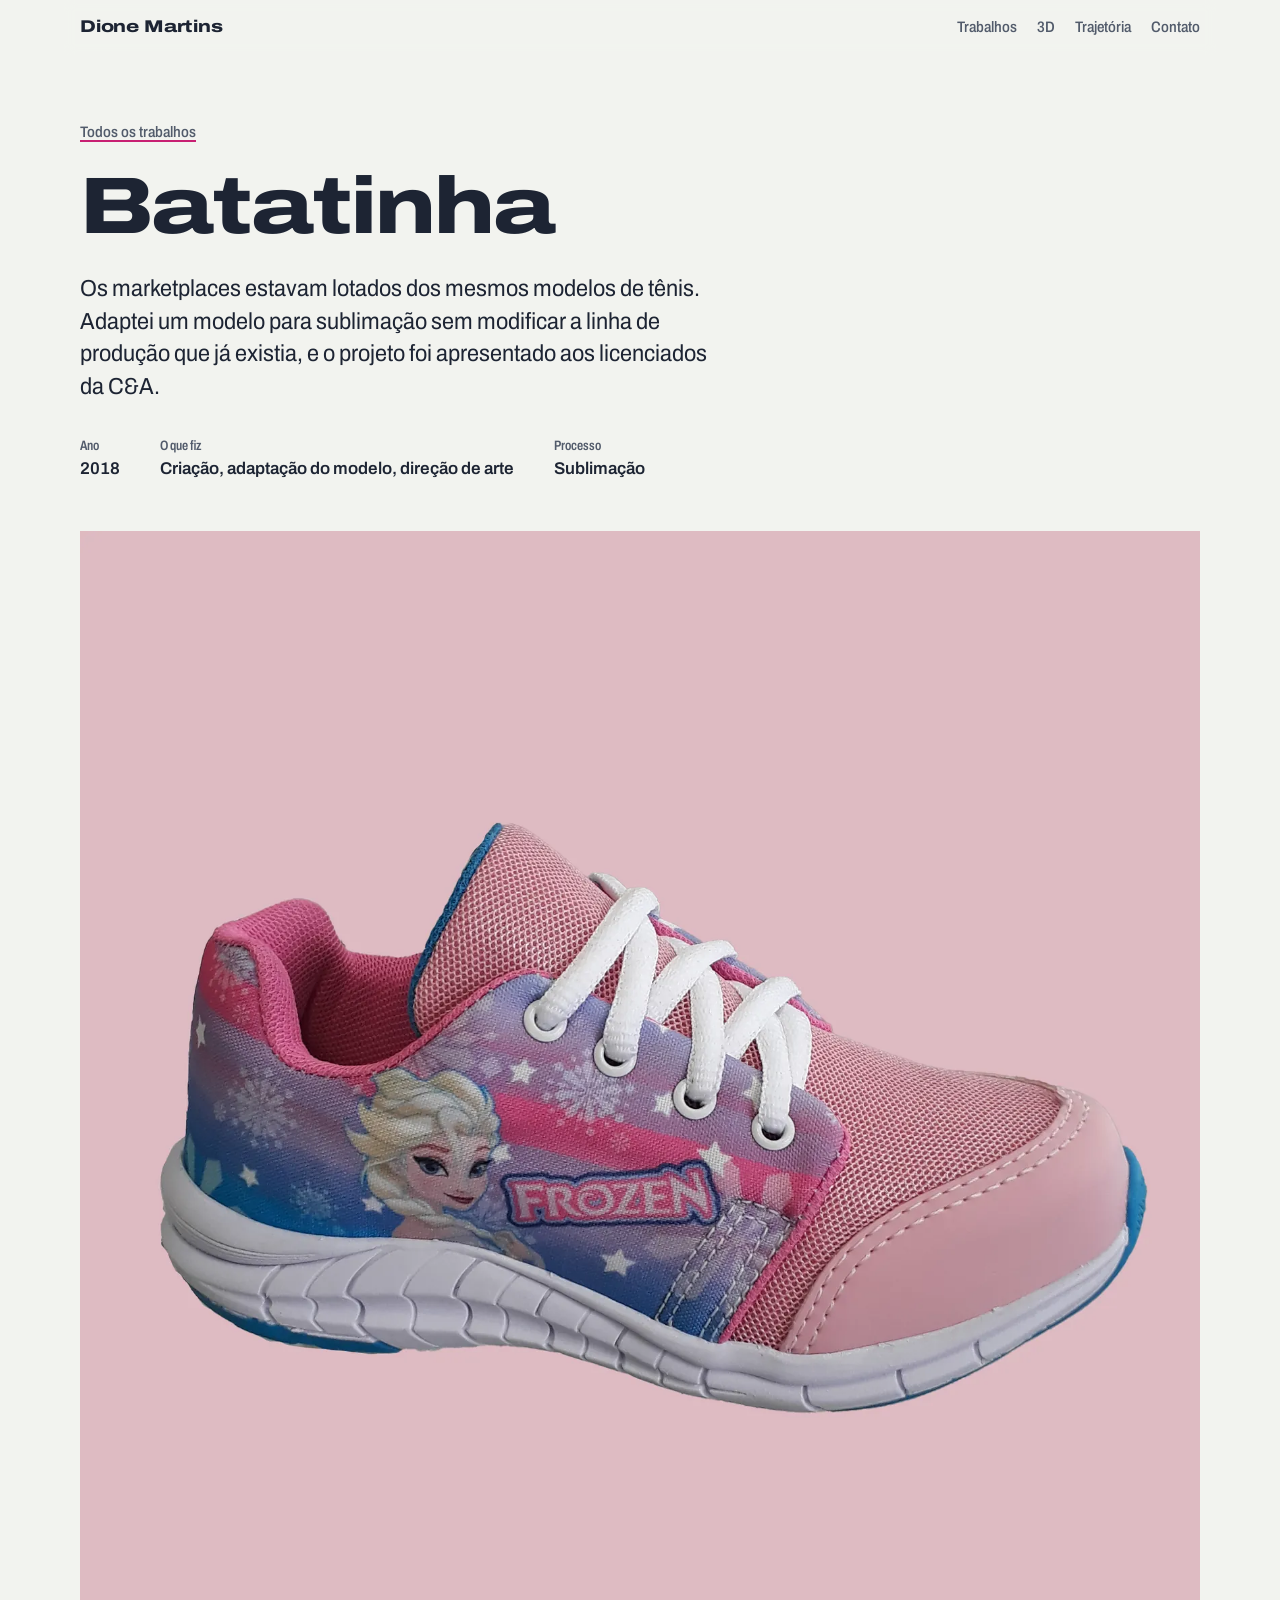
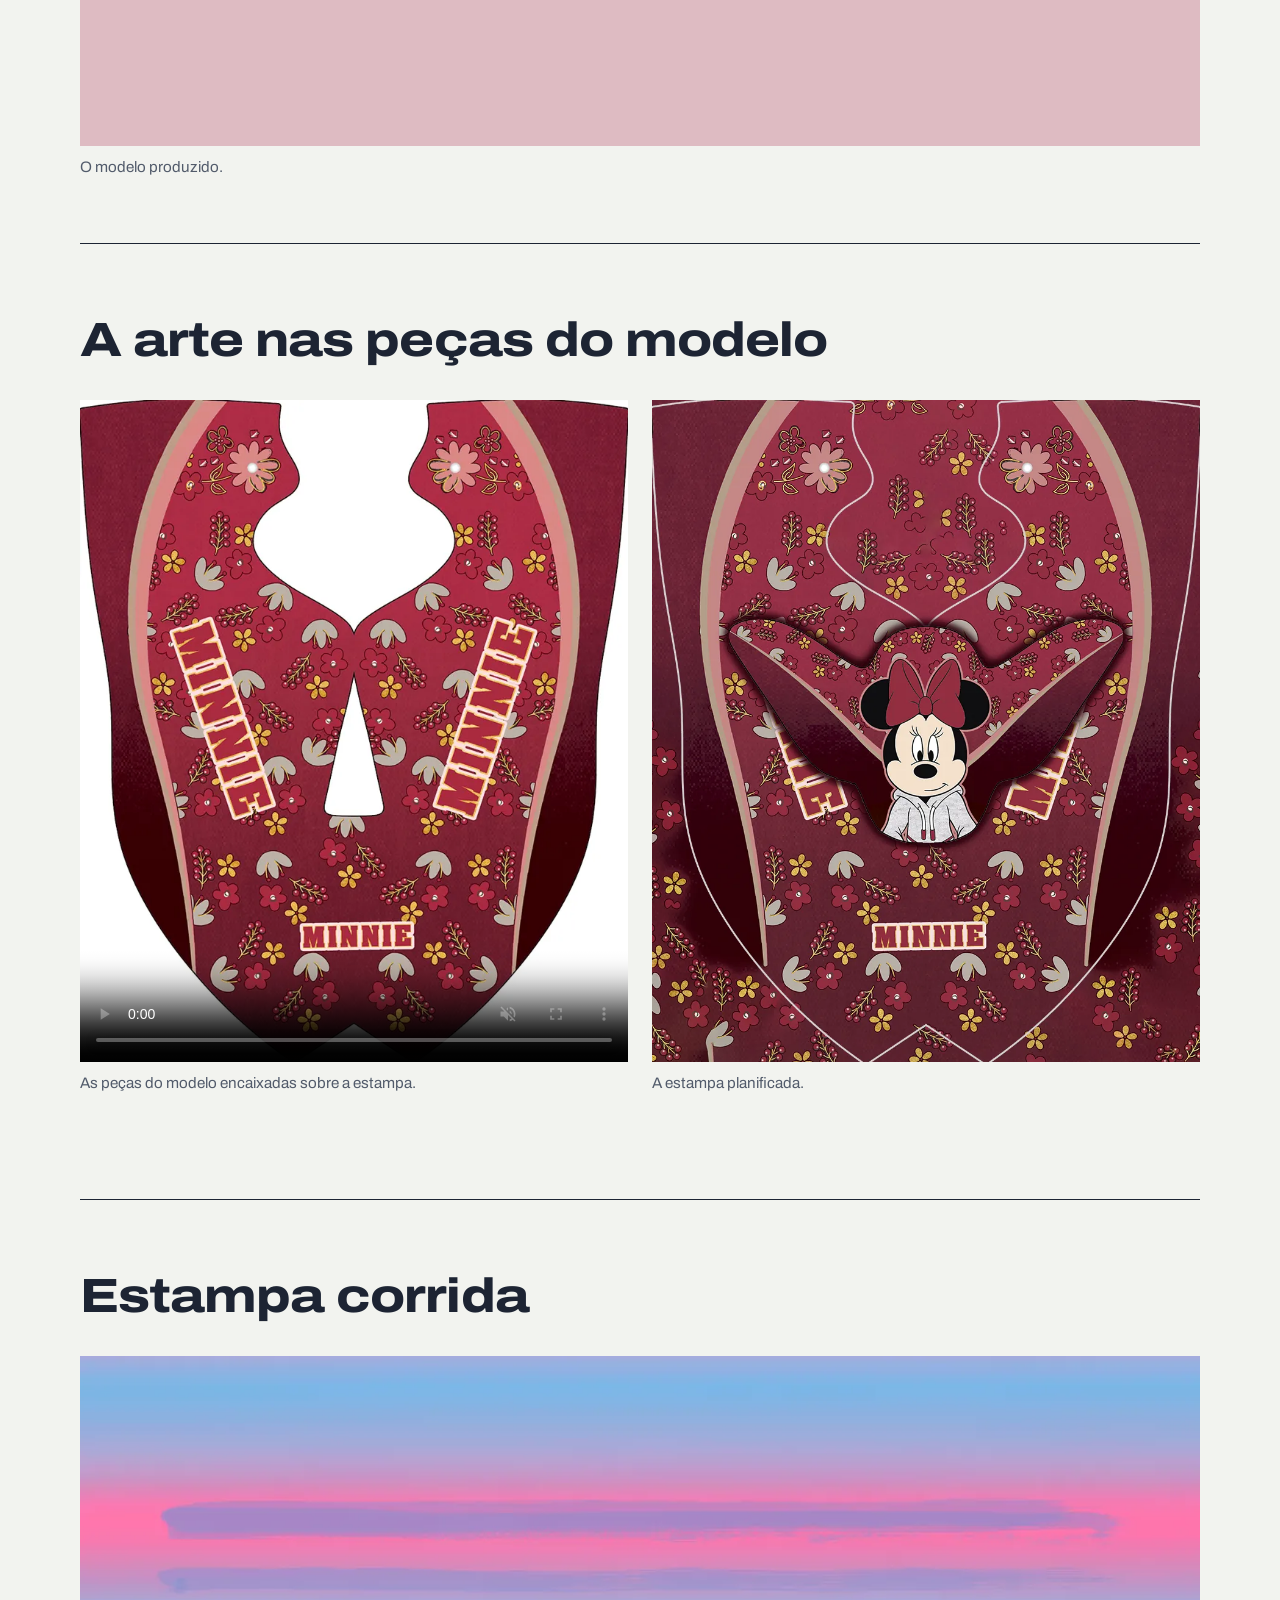
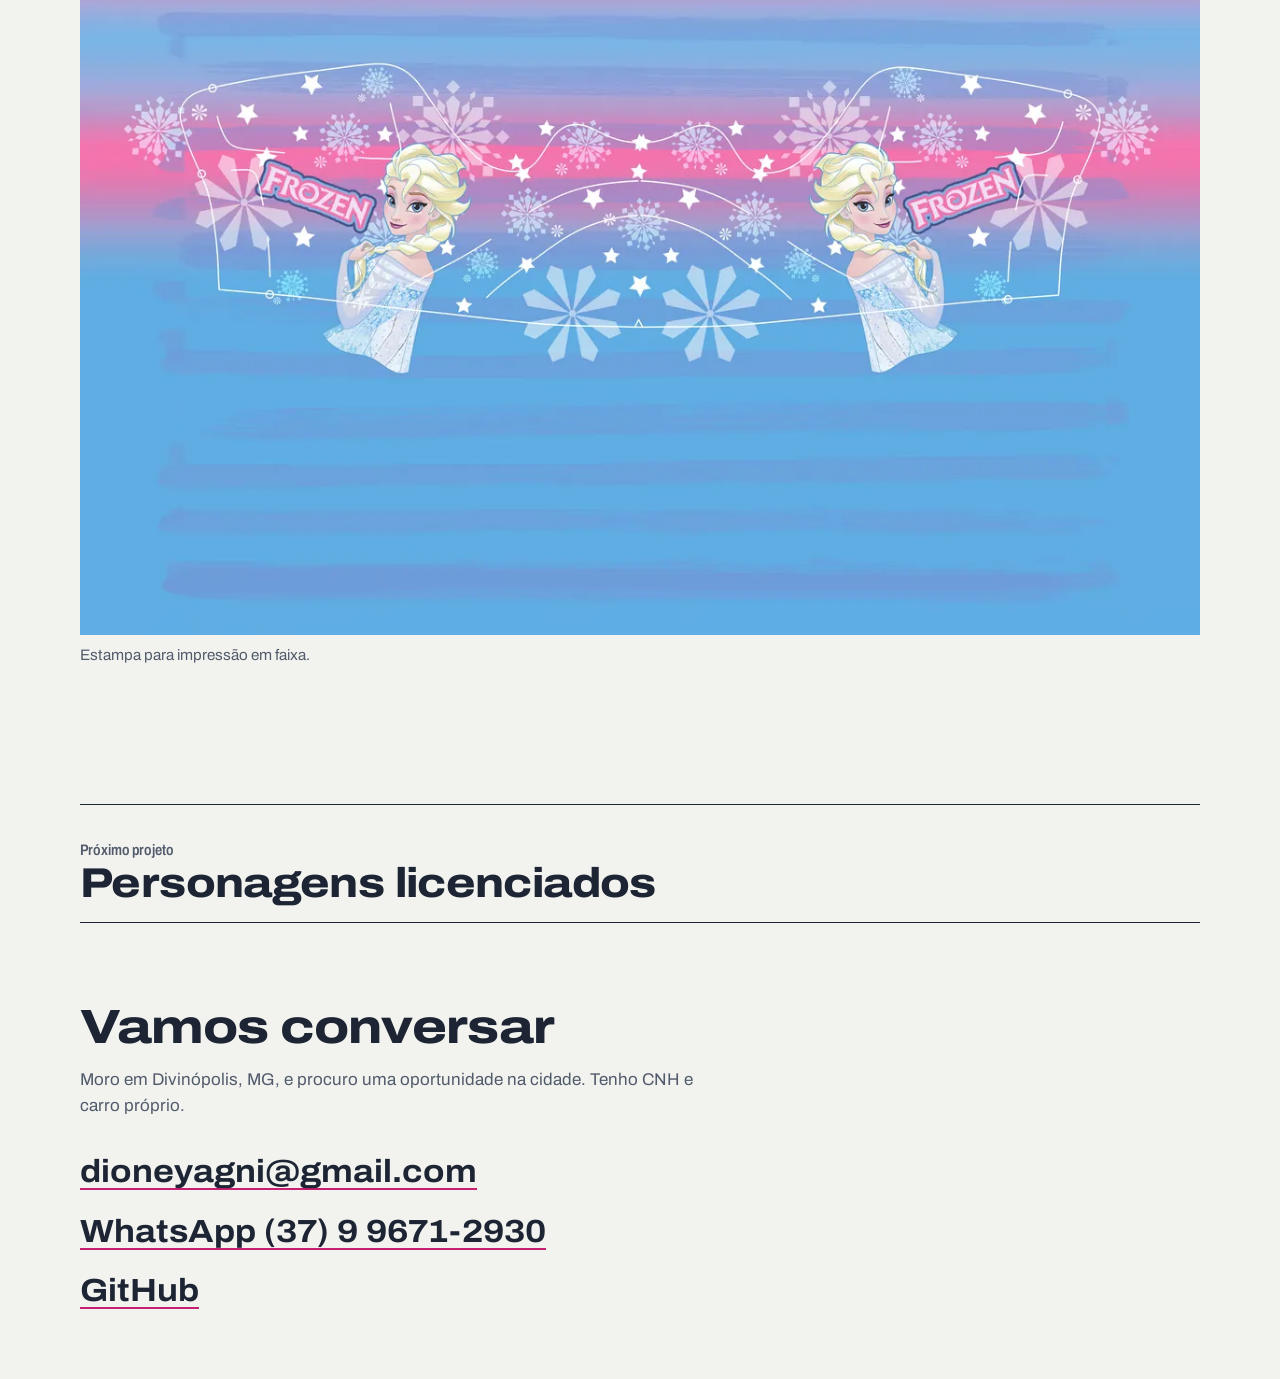
==== trabalhos/batatinha.html @ 364c9c2b "Traz os projetos do portfólio antigo: Personagens, Foco, Chinelos e Batatinha Páginas de projeto com" ====
<!doctype html>
<html lang="pt-BR">
<head>
  <meta charset="utf-8">
  <meta name="viewport" content="width=device-width, initial-scale=1">
  <title>Batatinha · Dione Martins</title>
  <meta name="description" content="Modelo de tênis infantil adaptado para sublimação sem mudar a linha de produção, apresentado aos licenciados da C&amp;A.">
  <link rel="canonical" href="https://dioneyagni.github.io/trabalhos/batatinha.html">
  <meta property="og:type" content="article">
  <meta property="og:locale" content="pt_BR">
  <meta property="og:title" content="Batatinha · Dione Martins">
  <meta property="og:description" content="Modelo de tênis infantil adaptado para sublimação sem mudar a linha de produção, apresentado aos licenciados da C&amp;A.">
  <meta property="og:image" content="https://dioneyagni.github.io/assets/img/trabalhos/batatinha/tenis.webp">
  <meta name="theme-color" content="#F2F3EF" media="(prefers-color-scheme: light)">
  <meta name="theme-color" content="#151922" media="(prefers-color-scheme: dark)">
  <link rel="preconnect" href="https://fonts.googleapis.com">
  <link rel="preconnect" href="https://fonts.gstatic.com" crossorigin>
  <link rel="stylesheet" href="https://fonts.googleapis.com/css2?family=Archivo:ital,wdth,wght@0,62..125,300..900;1,62..125,400&display=swap">
  <link rel="stylesheet" href="../assets/css/site.css">
  <link rel="icon" href="data:image/svg+xml,%3Csvg xmlns='http://www.w3.org/2000/svg' viewBox='0 0 32 32'%3E%3Ccircle cx='16' cy='16' r='9' fill='none' stroke='%23D4237A' stroke-width='2.5'/%3E%3Cpath d='M16 1v30M1 16h30' stroke='%231D2433' stroke-width='2.5'/%3E%3C/svg%3E">

  <!-- Google tag (gtag.js) -->
  <script async src="https://www.googletagmanager.com/gtag/js?id=G-K57JJEJHMC"></script>
  <script>
    window.dataLayer = window.dataLayer || [];
    function gtag(){dataLayer.push(arguments);}
    gtag('js', new Date());
    gtag('config', 'G-K57JJEJHMC');
  </script>
  <script src="../assets/js/galeria.js" defer></script>
</head>
<body class="projeto">

  <a class="pular" href="#conteudo">Pular para o conteúdo</a>

  <header class="topo">
    <a class="marca" href="../">Dione Martins</a>
    <nav aria-label="Seções">
      <a href="../#trabalhos">Trabalhos</a>
      <a href="../#3d">3D</a>
      <a href="../#trajetoria">Trajetória</a>
      <a href="../#contato">Contato</a>
    </nav>
  </header>

<main id="conteudo">
  <article>
  <header class="projeto-topo">
    <a class="voltar" href="../#trabalhos">Todos os trabalhos</a>
    <h1>Batatinha</h1>
    <p class="apresentacao">Os marketplaces estavam lotados dos mesmos modelos de tênis. Adaptei um modelo para sublimação sem modificar a linha de produção que já existia, e o projeto foi apresentado aos licenciados da C&amp;A.</p>
    <dl class="ficha">
      <div><dt>Ano</dt><dd>2018</dd></div>
      <div><dt>O que fiz</dt><dd>Criação, adaptação do modelo, direção de arte</dd></div>
      <div><dt>Processo</dt><dd>Sublimação</dd></div>
    </dl>
  </header>
    <figure class="midia">
      <a href="../assets/img/trabalhos/batatinha/tenis.webp" data-w="1659" data-h="1800"><img src="../assets/img/trabalhos/batatinha/tenis-p.webp" srcset="../assets/img/trabalhos/batatinha/tenis-p.webp 663w, ../assets/img/trabalhos/batatinha/tenis.webp 1659w" sizes="(min-width: 72rem) 70rem, 100vw" width="663" height="720" alt="Tênis infantil rosa com estampa de personagem em sublimação" decoding="async"></a>
      <figcaption>O modelo produzido.</figcaption>
    </figure>

  <section class="secao">
    <h2>A arte nas peças do modelo</h2>
    <div class="duas-midias">
    <figure class="midia">
      <video src="../assets/img/trabalhos/batatinha/arte-animada.mp4" poster="../assets/img/trabalhos/batatinha/arte-animada-poster.webp" width="745" height="900" muted loop playsinline preload="none" data-auto aria-label="As peças do modelo encaixadas sobre a estampa."></video>
      <figcaption>As peças do modelo encaixadas sobre a estampa.</figcaption>
    </figure>
    <figure class="midia">
      <a href="../assets/img/trabalhos/batatinha/arte.webp" data-w="898" data-h="1085"><img src="../assets/img/trabalhos/batatinha/arte-p.webp" srcset="../assets/img/trabalhos/batatinha/arte-p.webp 596w, ../assets/img/trabalhos/batatinha/arte.webp 898w" sizes="(min-width: 72rem) 70rem, 100vw" width="596" height="720" alt="Estampa planificada de cabedal com flores e personagem sobre fundo vinho" decoding="async"></a>
      <figcaption>A estampa planificada.</figcaption>
    </figure>
    </div>
  </section>

  <section class="secao">
    <h2>Estampa corrida</h2>
    <figure class="midia">
      <a href="../assets/img/trabalhos/batatinha/faixa.webp" data-w="2400" data-h="1882"><img src="../assets/img/trabalhos/batatinha/faixa-p.webp" srcset="../assets/img/trabalhos/batatinha/faixa-p.webp 1200w, ../assets/img/trabalhos/batatinha/faixa.webp 2400w" sizes="(min-width: 72rem) 70rem, 100vw" width="1200" height="941" alt="Estampa azul e rosa com personagens e flocos de neve" decoding="async"></a>
      <figcaption>Estampa para impressão em faixa.</figcaption>
    </figure>
  </section>
  <nav class="proximo" aria-label="Outros projetos">
    <a href="personagens.html"><span>Próximo projeto</span> Personagens licenciados</a>
  </nav>
  </article>
</main>

  <footer id="contato" class="contato" aria-labelledby="t-contato">
    <h2 id="t-contato">Vamos conversar</h2>
    <p>Moro em Divinópolis, MG, e procuro uma oportunidade na cidade. Tenho CNH e carro próprio.</p>
    <ul class="canais">
      <li><a href="mailto:dioneyagni@gmail.com">dioneyagni@gmail.com</a></li>
      <li><a href="https://wa.me/5537996712930">WhatsApp (37) 9 9671-2930</a></li>
      <li><a href="https://github.com/dioneyagni">GitHub</a></li>
    </ul>
  </footer>

</body>
</html>
---- assets/css/site.css ----
/* =========================================================
   Portfólio Dione Martins
   Cores de processo (ciano, magenta, amarelo) sobre papel e tinta.
   ========================================================= */

:root {
  --papel: #F2F3EF;
  --papel-2: #E6E8E2;
  --tinta: #1D2433;
  --tinta-suave: #525B6B;
  --linha: #C9CDC4;
  --ciano: #0093B8;
  --magenta: #C81F72;
  --amarelo: #F2C200;
  --arte-fundo: #FFFFFF;

  --fonte: "Archivo", "Helvetica Neue", Arial, sans-serif;
  --gutter: 16px;
  --largura: 72rem;
  --medida: 64ch;
  color-scheme: light;
}

@media (prefers-color-scheme: dark) {
  :root:not([data-theme="light"]) {
    --papel: #151922;
    --papel-2: #1E2430;
    --tinta: #E7E9EC;
    --tinta-suave: #A2A9B6;
    --linha: #343B49;
    --ciano: #3BB9DA;
    --magenta: #EC5A9E;
    --amarelo: #F2C200;
    --arte-fundo: #F4F4EF;
    color-scheme: dark;
  }
}
:root[data-theme="dark"] {
  --papel: #151922;
  --papel-2: #1E2430;
  --tinta: #E7E9EC;
  --tinta-suave: #A2A9B6;
  --linha: #343B49;
  --ciano: #3BB9DA;
  --magenta: #EC5A9E;
  --arte-fundo: #F4F4EF;
  color-scheme: dark;
}

/* ---------- base ---------- */
*, *::before, *::after { box-sizing: border-box; }

html { scroll-behavior: smooth; scroll-padding-top: 4.5rem; }
@media (prefers-reduced-motion: reduce) { html { scroll-behavior: auto; } }

body {
  margin: 0;
  background: var(--papel);
  color: var(--tinta);
  font-family: var(--fonte);
  font-size: 1.0625rem;
  line-height: 1.55;
  font-variation-settings: "wdth" 100;
  -webkit-font-smoothing: antialiased;
  text-rendering: optimizeLegibility;
}

h1, h2, h3, h4, p, ul, ol, dl, dd, figure { margin: 0; }
ul, ol { padding: 0; list-style: none; }

a { color: inherit; text-decoration-color: var(--magenta); text-decoration-thickness: 2px; text-underline-offset: .2em; }
a:hover { color: var(--magenta); }
:focus-visible { outline: 3px solid var(--ciano); outline-offset: 3px; border-radius: 2px; }

.sprite { position: absolute; width: 0; height: 0; overflow: hidden; }

.pular {
  position: absolute; left: var(--gutter); top: -4rem;
  background: var(--tinta); color: var(--papel); padding: .6rem 1rem; z-index: 10;
}
.pular:focus { top: .75rem; }

/* ---------- topo ---------- */
.topo {
  position: sticky; top: 0; z-index: 5;
  display: flex; flex-wrap: wrap; align-items: baseline; justify-content: space-between; gap: .5rem 1.5rem;
  max-width: var(--largura); margin: 0 auto;
  padding: .9rem var(--gutter);
  background: color-mix(in srgb, var(--papel) 92%, transparent);
  backdrop-filter: blur(6px);
}
.marca {
  font-weight: 800; font-variation-settings: "wdth" 125; text-decoration: none;
  letter-spacing: -.01em;
}
.topo nav { display: flex; flex-wrap: wrap; gap: .25rem 1.25rem; font-size: .95rem; }
.topo nav a { text-decoration: none; color: var(--tinta-suave); font-variation-settings: "wdth" 85; font-weight: 550; }
.topo nav a:hover { color: var(--magenta); }

main, .contato { max-width: var(--largura); margin: 0 auto; padding-inline: var(--gutter); }

/* ---------- abertura ---------- */
.abertura {
  display: grid; gap: 3rem;
  padding-block: clamp(2.5rem, 7vw, 5.5rem) clamp(3rem, 8vw, 6rem);
}

/* marcas de corte nos quatro cantos, como numa prova de impressão */
.prova {
  --m: 22px; --e: 1.5px;
  position: relative;
  padding: clamp(1.75rem, 4vw, 3rem);
  background:
    linear-gradient(var(--tinta), var(--tinta)) left top / var(--m) var(--e),
    linear-gradient(var(--tinta), var(--tinta)) left top / var(--e) var(--m),
    linear-gradient(var(--tinta), var(--tinta)) right top / var(--m) var(--e),
    linear-gradient(var(--tinta), var(--tinta)) right top / var(--e) var(--m),
    linear-gradient(var(--tinta), var(--tinta)) left bottom / var(--m) var(--e),
    linear-gradient(var(--tinta), var(--tinta)) left bottom / var(--e) var(--m),
    linear-gradient(var(--tinta), var(--tinta)) right bottom / var(--m) var(--e),
    linear-gradient(var(--tinta), var(--tinta)) right bottom / var(--e) var(--m);
  background-repeat: no-repeat;
}

h1 {
  font-size: clamp(2.35rem, 7.4vw, 6.25rem);
  line-height: .95;
  font-weight: 820;
  font-variation-settings: "wdth" 125;
  letter-spacing: -.025em;
  overflow-wrap: anywhere;
}

.apresentacao {
  margin-top: 1.75rem;
  max-width: 46ch;
  font-size: clamp(1.15rem, 2vw, 1.45rem);
  line-height: 1.4;
  font-variation-settings: "wdth" 92;
}

/* a grade: a mesma arte em várias numerações */
.grade { display: grid; gap: 1.25rem; }
@media (min-width: 900px) {
  .grade { grid-template-columns: minmax(0, 1.3fr) minmax(0, 1fr); align-items: end; gap: 3rem; }
}

.grade-tamanhos {
  display: flex; align-items: flex-end; gap: clamp(.4rem, 1.6vw, 1.1rem);
  padding-bottom: .25rem;
}
.grade-tamanhos li {
  width: calc(var(--t) * clamp(2.6rem, 9vw, 5.25rem));
  display: grid; justify-items: center; gap: .4rem;
}
.grade-tamanhos svg { width: 100%; height: auto; display: block; overflow: visible; }
.grade-tamanhos span {
  font-size: .85rem; font-weight: 600; color: var(--tinta-suave);
  font-variation-settings: "wdth" 70; font-variant-numeric: tabular-nums;
}

.arte-fundo { fill: var(--arte-fundo); }
.arte-ciano { fill: var(--ciano); }
.arte-magenta { fill: var(--magenta); }
.arte-amarelo { fill: var(--amarelo); }
.arte-contorno { fill: none; stroke: var(--tinta); stroke-width: 1.4; vector-effect: non-scaling-stroke; }

.grade figcaption {
  max-width: 44ch; color: var(--tinta-suave); font-size: .98rem;
  border-left: 3px solid var(--amarelo); padding-left: 1rem;
}

/* um único momento de movimento: as numerações aparecem da menor para a maior */
@media (prefers-reduced-motion: no-preference) {
  .grade-tamanhos li { animation: entra .55s cubic-bezier(.2, .7, .2, 1) both; transform-origin: bottom center; }
  .grade-tamanhos li:nth-child(1) { animation-delay: .15s; }
  .grade-tamanhos li:nth-child(2) { animation-delay: .25s; }
  .grade-tamanhos li:nth-child(3) { animation-delay: .35s; }
  .grade-tamanhos li:nth-child(4) { animation-delay: .45s; }
  .grade-tamanhos li:nth-child(5) { animation-delay: .55s; }
  .grade-tamanhos li:nth-child(6) { animation-delay: .65s; }
  @keyframes entra { from { opacity: 0; transform: translateY(14px) scale(.85); } }
}

/* ---------- seções ---------- */
.secao { padding-block: clamp(2.75rem, 6vw, 4.5rem); border-top: 1.5px solid var(--tinta); }

h2 {
  font-size: clamp(1.9rem, 4.5vw, 3rem);
  line-height: 1;
  font-weight: 780;
  font-variation-settings: "wdth" 118;
  letter-spacing: -.02em;
  margin-bottom: clamp(1.5rem, 3vw, 2.25rem);
}

.grupo {
  font-size: 1.15rem; font-weight: 650; font-variation-settings: "wdth" 80;
  color: var(--magenta);
  margin: 2.25rem 0 .25rem;
}
.grupo:first-of-type { margin-top: 0; }

.texto { max-width: var(--medida); font-size: 1.1rem; }

/* linhas com ano à esquerda (trabalhos e trajetória) */
.trabalhos > li, .linha > li {
  display: grid; gap: .25rem 2rem;
  padding-block: 1.25rem;
  border-bottom: 1px solid var(--linha);
}
@media (min-width: 720px) {
  .trabalhos > li, .linha > li { grid-template-columns: 10rem minmax(0, var(--medida)); }
}
.quando {
  font-size: .95rem; font-weight: 600; color: var(--tinta-suave);
  font-variation-settings: "wdth" 75; font-variant-numeric: tabular-nums;
  padding-top: .2rem;
}
.trabalhos h4, .linha h3 {
  font-size: 1.3rem; line-height: 1.2; font-weight: 720; font-variation-settings: "wdth" 105;
  margin-bottom: .35rem;
}
.trabalhos p:not(.quando), .linha p:not(.quando):not(.cargo) { color: var(--tinta); }
.cargo { color: var(--tinta-suave); font-style: italic; margin-bottom: .4rem; }

/* trajetória: fio vertical com marca de registro em cada parada */
@media (min-width: 720px) {
  .linha > li { position: relative; border-bottom: 0; padding-block: 1.1rem; }
  .linha > li > div { position: relative; padding-left: 2rem; border-left: 1.5px solid var(--linha); padding-bottom: .5rem; }
  .linha > li > div::before {
    content: ""; position: absolute; left: -8px; top: .35rem;
    width: 14px; height: 14px; border-radius: 50%;
    border: 1.5px solid var(--tinta); background: var(--papel);
  }
  .linha > li:first-child > div::before { background: var(--magenta); border-color: var(--magenta); }
}

/* 3D */
.galeria-3d {
  margin-top: 2rem;
  display: grid; gap: 1.5rem;
  grid-template-columns: repeat(auto-fill, minmax(min(100%, 18rem), 1fr));
}
.galeria-3d figure { display: grid; gap: .6rem; }
.galeria-3d img, .galeria-3d model-viewer {
  width: 100%; height: auto; aspect-ratio: 4 / 3; object-fit: cover;
  background: var(--papel-2); display: block;
}
.galeria-3d figcaption { font-size: .95rem; color: var(--tinta-suave); }
.galeria-3d figcaption strong { display: block; color: var(--tinta); font-weight: 700; }
.aguardando {
  grid-column: 1 / -1;
  padding: 1.5rem; color: var(--tinta-suave);
  border: 1.5px dashed var(--linha);
}

/* como eu trabalho */
.principios { display: grid; gap: 1.75rem 3rem; }
@media (min-width: 820px) { .principios { grid-template-columns: repeat(2, minmax(0, 1fr)); } }
.principios div { max-width: 52ch; }
.principios dt { font-size: 1.2rem; font-weight: 720; font-variation-settings: "wdth" 105; margin-bottom: .3rem; }
.principios dd { color: var(--tinta); }

/* formação e ferramentas */
.duas { display: grid; gap: 2.5rem 4rem; }
@media (min-width: 860px) { .duas { grid-template-columns: minmax(0, 1fr) minmax(0, 1fr); } }
.formacao li { padding-block: .8rem; border-bottom: 1px solid var(--linha); }
.formacao li:first-child { padding-top: 0; }
.formacao strong { display: block; font-weight: 700; }
.ferramentas { display: grid; grid-template-columns: 9.5rem minmax(0, 1fr); gap: .7rem 1rem; }
.ferramentas dt { font-weight: 650; font-variation-settings: "wdth" 80; color: var(--tinta-suave); }
@media (max-width: 420px) {
  .ferramentas { grid-template-columns: 1fr; gap: .1rem; }
  .ferramentas dd { margin-bottom: .7rem; }
}

/* ---------- contato ---------- */
.contato {
  width: min(100% - 2 * var(--gutter), var(--largura) - 2 * var(--gutter));
  padding-inline: 0;
  padding-block: clamp(3rem, 7vw, 5rem) 4rem;
  border-top: 1.5px solid var(--tinta);
}
.contato h2 { margin-bottom: 1rem; }
.contato > p { max-width: var(--medida); color: var(--tinta-suave); }
.canais { margin-top: 1.75rem; display: grid; gap: .6rem; }
.canais a {
  font-size: clamp(1.2rem, 3.2vw, 2rem);
  font-weight: 700; font-variation-settings: "wdth" 110;
  overflow-wrap: anywhere;
}

/* ---------- home: projetos com imagem ---------- */
.trabalhos > li.com-imagem { align-items: start; }
@media (min-width: 720px) {
  .trabalhos > li.com-imagem { grid-template-columns: 10rem minmax(0, var(--medida)) minmax(9rem, 15rem); }
}
.miniatura {
  display: block; background: #fff;
  aspect-ratio: 4 / 3; overflow: hidden;
}
.miniatura img, .miniatura video { width: 100%; height: 100%; object-fit: contain; display: block; }
@media (max-width: 719px) { .miniatura { max-width: 22rem; margin-top: .75rem; } }
.ver {
  display: inline-block; margin-top: .6rem;
  font-weight: 650; font-variation-settings: "wdth" 90;
}

/* ---------- páginas de projeto ---------- */
.projeto-topo { padding-block: clamp(2rem, 6vw, 4rem) clamp(2rem, 5vw, 3rem); }
.voltar { font-size: .95rem; font-variation-settings: "wdth" 85; font-weight: 550; color: var(--tinta-suave); }
.projeto-topo h1 { margin-top: 1.5rem; font-size: clamp(2.2rem, 6.5vw, 5rem); }
.projeto-topo .apresentacao { max-width: 54ch; }

.ficha { margin-top: 2rem; display: flex; flex-wrap: wrap; gap: 1rem 2.5rem; }
.ficha dt { font-size: .85rem; font-weight: 600; color: var(--tinta-suave); font-variation-settings: "wdth" 75; }
.ficha dd { font-weight: 600; }

.midia { margin-block: 0 clamp(2.5rem, 6vw, 4rem); }
.midia a { display: block; }
.midia img, .midia video {
  display: block; width: 100%; height: auto;
  background: var(--papel-2);
}
.midia video { max-height: 80vh; object-fit: contain; }
.midia figcaption { margin-top: .6rem; font-size: .95rem; color: var(--tinta-suave); }

.duas-midias { display: grid; gap: 1.5rem; margin-bottom: 2rem; }
@media (min-width: 760px) { .duas-midias { grid-template-columns: 1fr 1fr; } }
.duas-midias .midia { margin: 0; }

.secao .texto + .galeria, .secao .texto + .midia { margin-top: 1.5rem; }

.galeria {
  display: grid; gap: clamp(.5rem, 1.5vw, 1rem);
  grid-template-columns: repeat(auto-fill, minmax(min(100%, 14rem), 1fr));
}
.galeria.cabedais { grid-template-columns: repeat(auto-fill, minmax(min(46%, 11.5rem), 1fr)); }
.galeria.largas { grid-template-columns: repeat(auto-fill, minmax(min(100%, 22rem), 1fr)); }
.galeria a {
  display: block; height: 100%;
  background: var(--papel-2);
  padding: clamp(.4rem, 1vw, .75rem);
}
.galeria.largas a { padding: 0; background: #fff; }
.galeria img { display: block; width: 100%; height: 100%; object-fit: contain; }
.galeria a:hover { outline: 2px solid var(--magenta); outline-offset: -2px; }

.proximo { border-top: 1.5px solid var(--tinta); padding-block: 2rem 1rem; }
.proximo a {
  display: inline-flex; flex-direction: column; gap: .2rem;
  font-size: clamp(1.6rem, 4vw, 2.6rem); font-weight: 780; font-variation-settings: "wdth" 115;
  letter-spacing: -.015em; line-height: 1.05; text-decoration: none;
}
.proximo a span { font-size: .95rem; font-weight: 600; color: var(--tinta-suave); font-variation-settings: "wdth" 80; letter-spacing: 0; }
.proximo a:hover { color: var(--magenta); }

/* visualizador de imagens */
.visor {
  width: 100vw; height: 100vh; max-width: none; max-height: none;
  margin: 0; padding: 0; border: 0;
  background: rgb(10 12 18 / .94); color: #EEF0F2;
}
.visor::backdrop { background: rgb(10 12 18 / .6); }
.visor figure {
  height: 100%; display: grid; place-items: center;
  padding: 3.5rem var(--gutter) 3rem;
}
.visor img { max-width: 100%; max-height: calc(100vh - 7rem); width: auto; height: auto; object-fit: contain; }
.visor figcaption { position: absolute; bottom: 1rem; left: 0; right: 0; text-align: center; font-size: .9rem; color: #B9BEC7; }
.visor button {
  position: absolute; border: 0; cursor: pointer;
  background: rgb(255 255 255 / .1); color: inherit; font: inherit;
}
.visor button:hover { background: rgb(255 255 255 / .2); }
.visor-fechar { top: .75rem; right: .75rem; padding: .5rem 1rem; font-weight: 600; }
.visor-ant, .visor-prox { top: 50%; translate: 0 -50%; width: 3rem; height: 4.5rem; font-size: 2rem !important; line-height: 1; }
.visor-ant { left: .5rem; }
.visor-prox { right: .5rem; }
.visor :focus-visible { outline-color: #fff; }
.trabalhos h4 a { text-decoration: none; }
.trabalhos h4 a:hover { text-decoration: underline; }
.galeria:not(.cabedais) a { background: #fff; }
.midia video { background: #fff; }
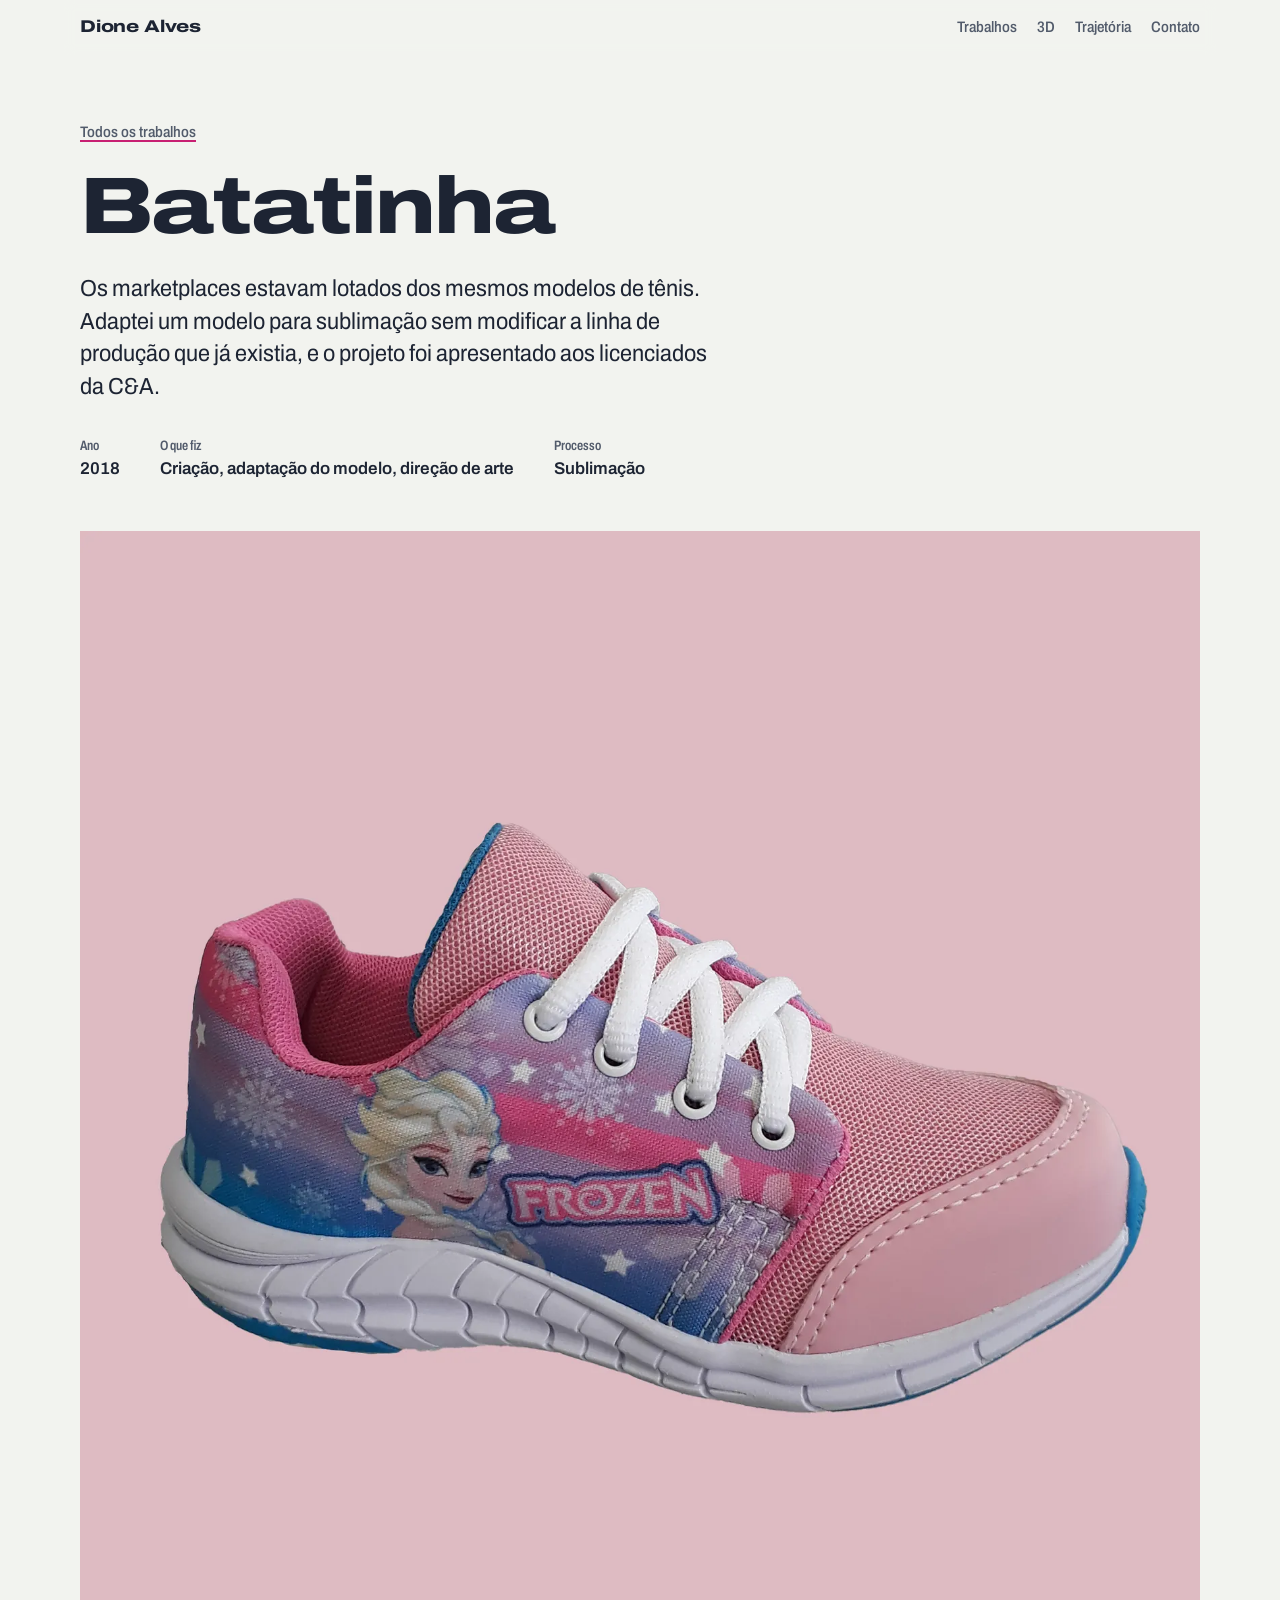
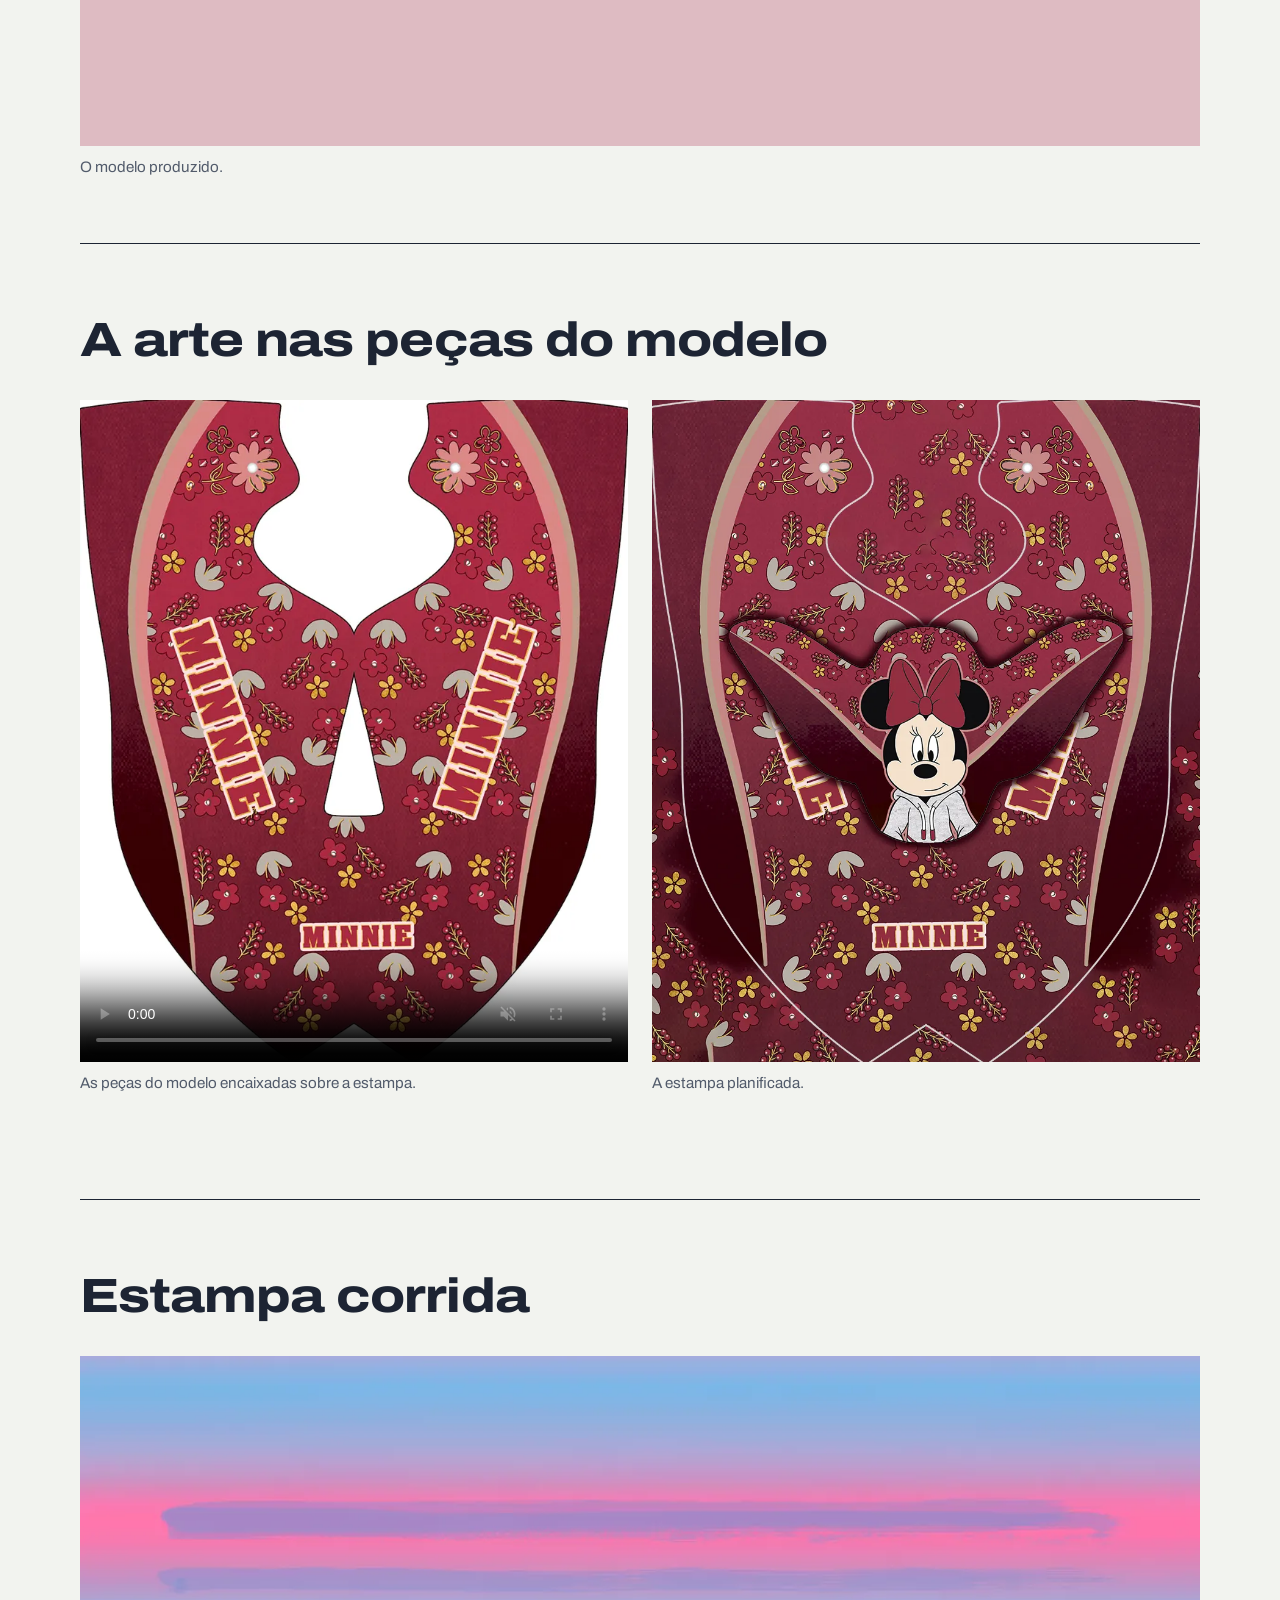
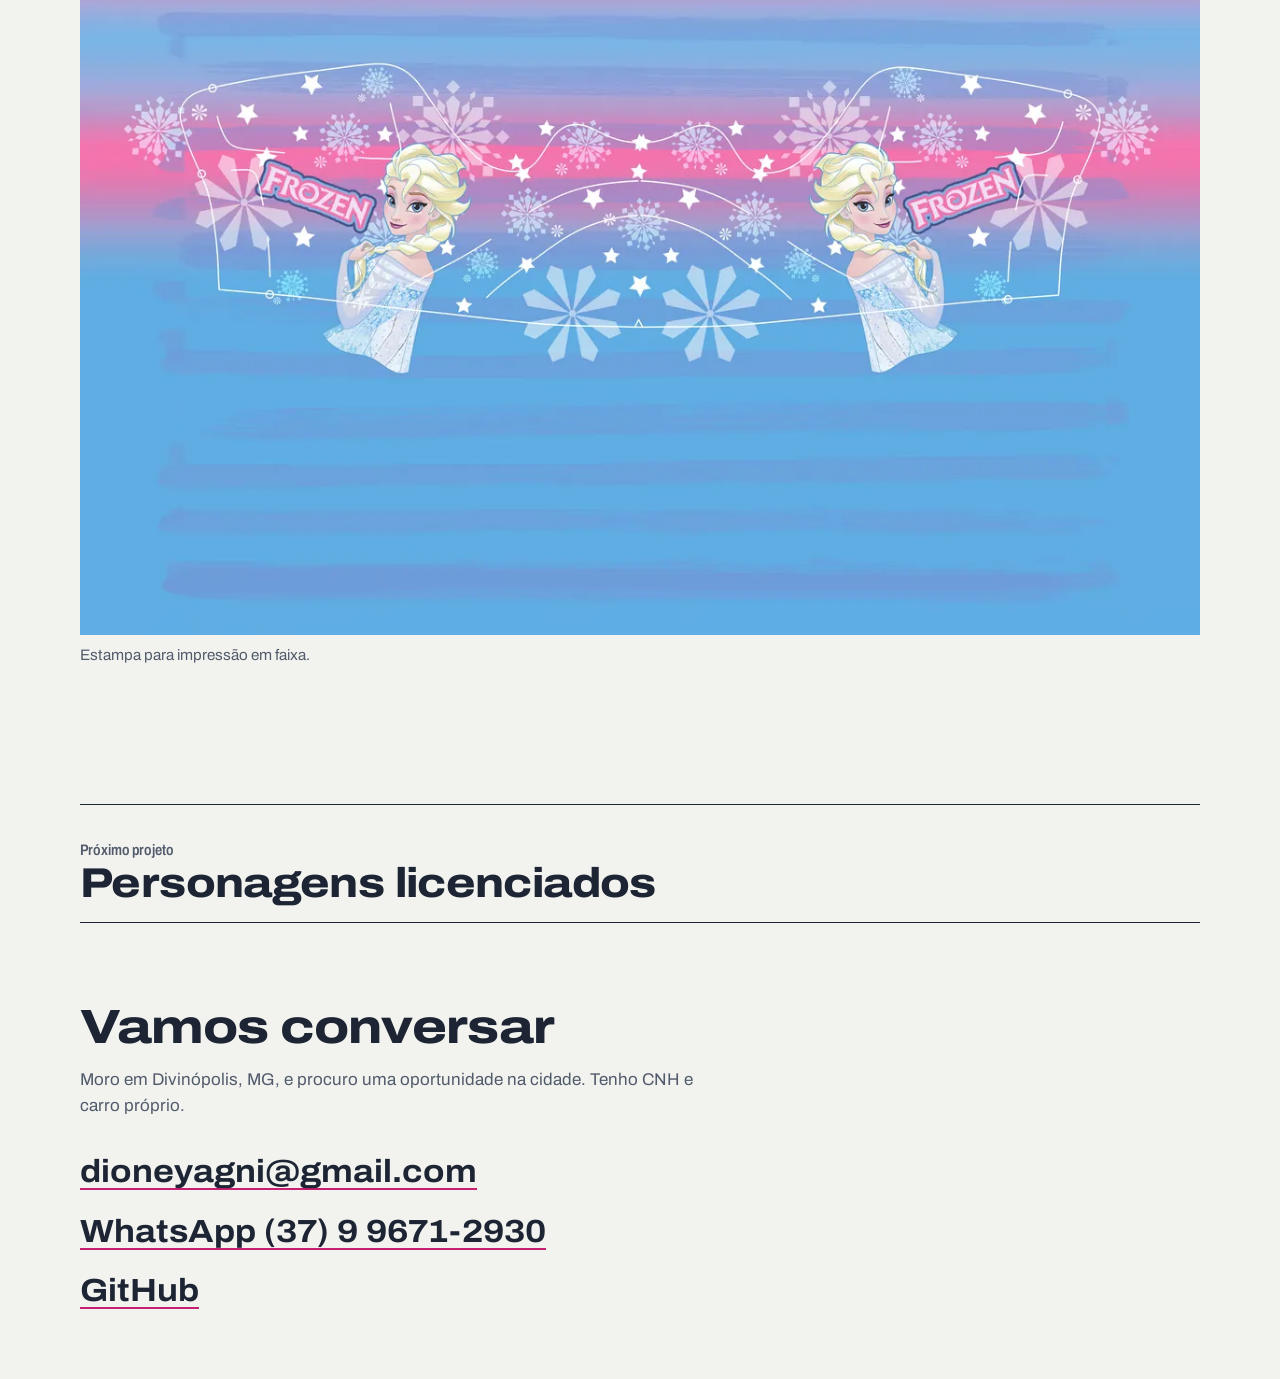
==== commit ed13161a: "Troca o nome curto para Dione Alves e remove o destaque da página Chinelos Co-Authored-By: Claude Op" ====
--- a/trabalhos/batatinha.html
+++ b/trabalhos/batatinha.html
@@ -3,12 +3,12 @@
 <head>
   <meta charset="utf-8">
   <meta name="viewport" content="width=device-width, initial-scale=1">
-  <title>Batatinha · Dione Martins</title>
+  <title>Batatinha · Dione Alves</title>
   <meta name="description" content="Modelo de tênis infantil adaptado para sublimação sem mudar a linha de produção, apresentado aos licenciados da C&amp;A.">
   <link rel="canonical" href="https://dioneyagni.github.io/trabalhos/batatinha.html">
   <meta property="og:type" content="article">
   <meta property="og:locale" content="pt_BR">
-  <meta property="og:title" content="Batatinha · Dione Martins">
+  <meta property="og:title" content="Batatinha · Dione Alves">
   <meta property="og:description" content="Modelo de tênis infantil adaptado para sublimação sem mudar a linha de produção, apresentado aos licenciados da C&amp;A.">
   <meta property="og:image" content="https://dioneyagni.github.io/assets/img/trabalhos/batatinha/tenis.webp">
   <meta name="theme-color" content="#F2F3EF" media="(prefers-color-scheme: light)">
@@ -34,7 +34,7 @@
   <a class="pular" href="#conteudo">Pular para o conteúdo</a>
 
   <header class="topo">
-    <a class="marca" href="../">Dione Martins</a>
+    <a class="marca" href="../">Dione Alves</a>
     <nav aria-label="Seções">
       <a href="../#trabalhos">Trabalhos</a>
       <a href="../#3d">3D</a>
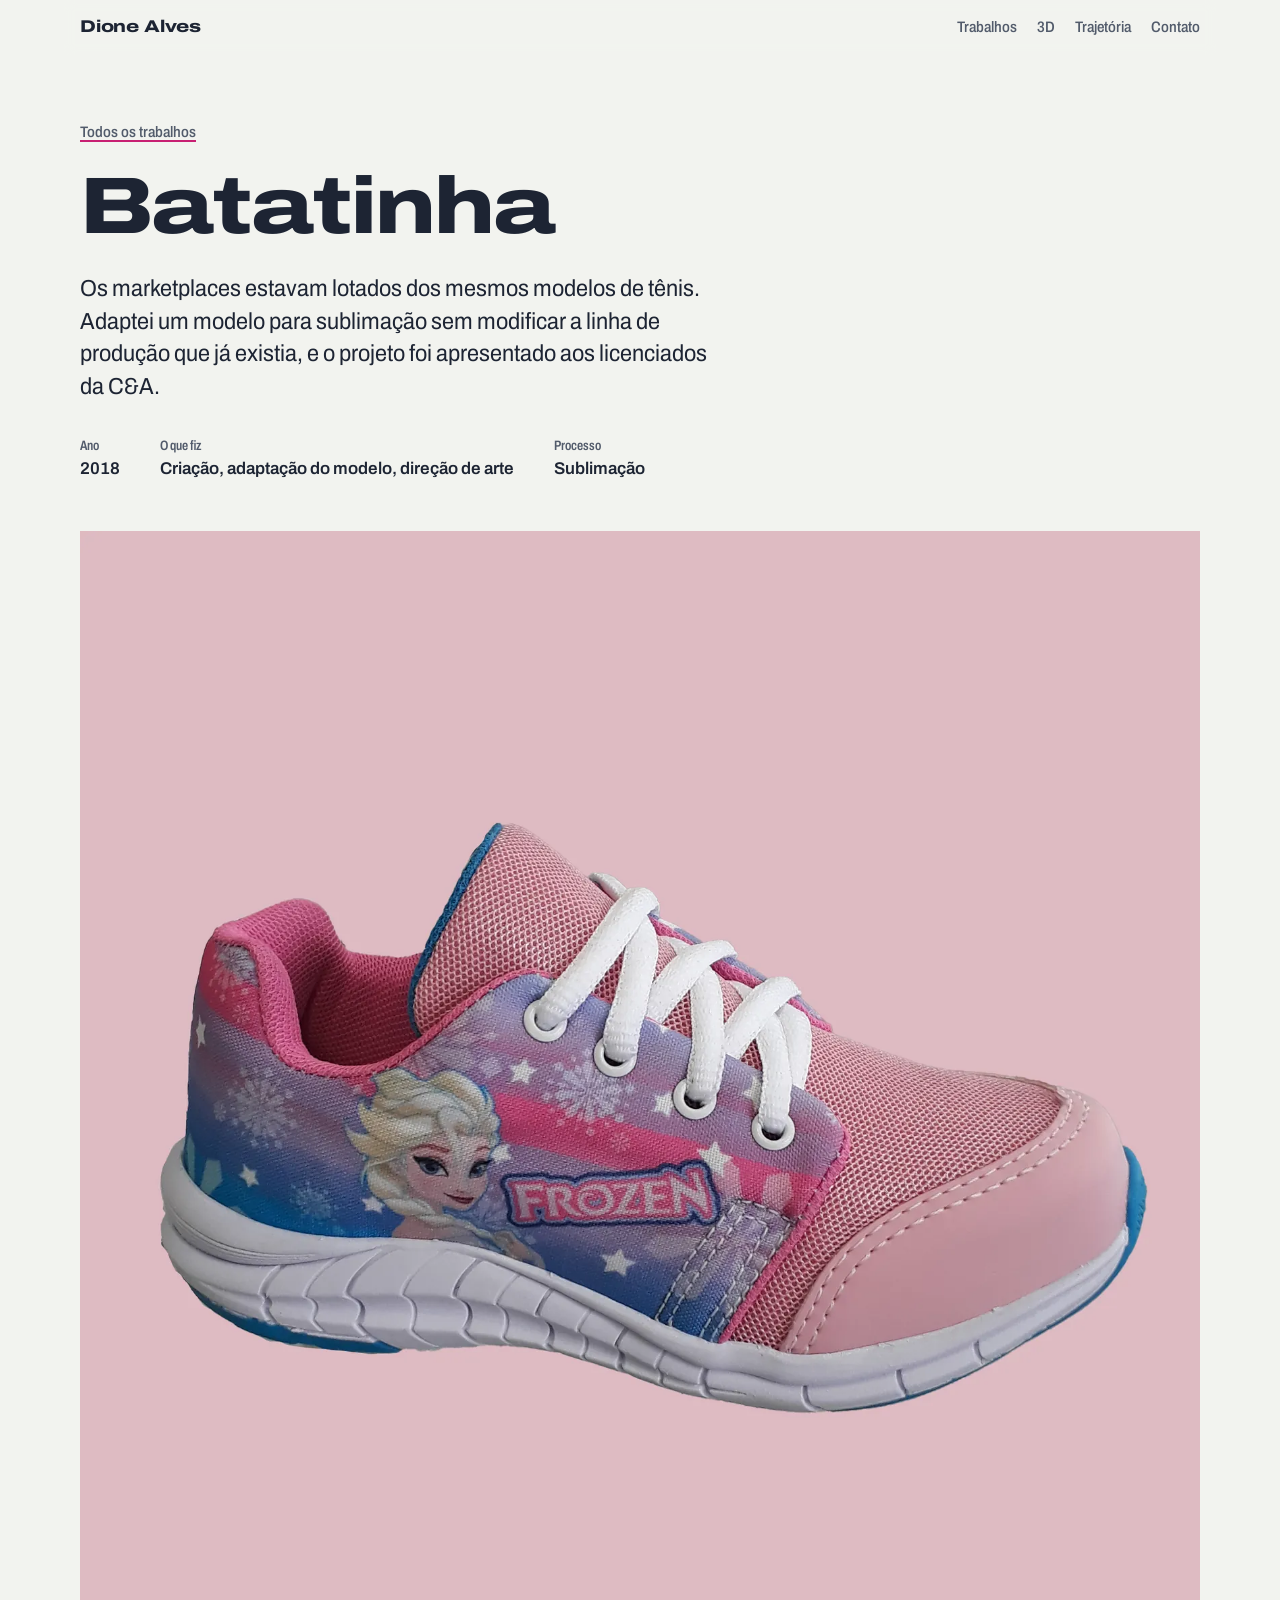
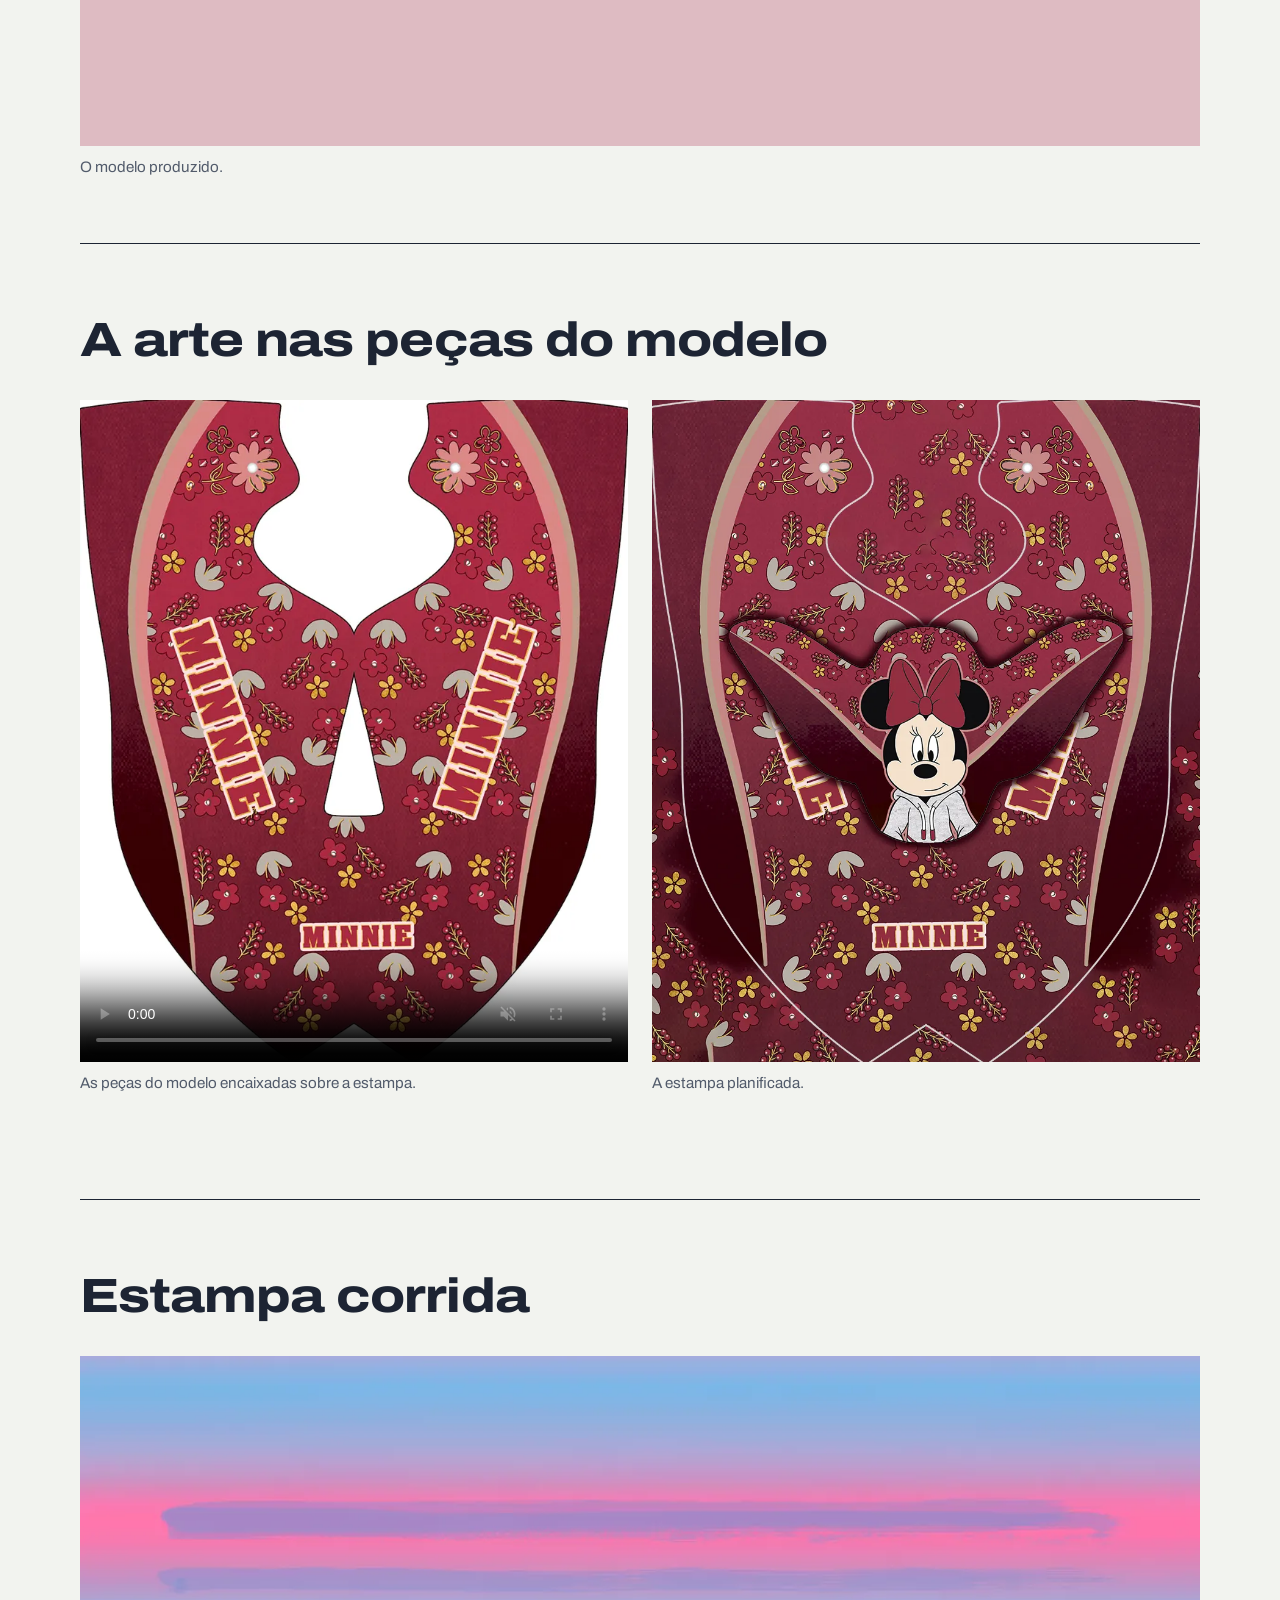
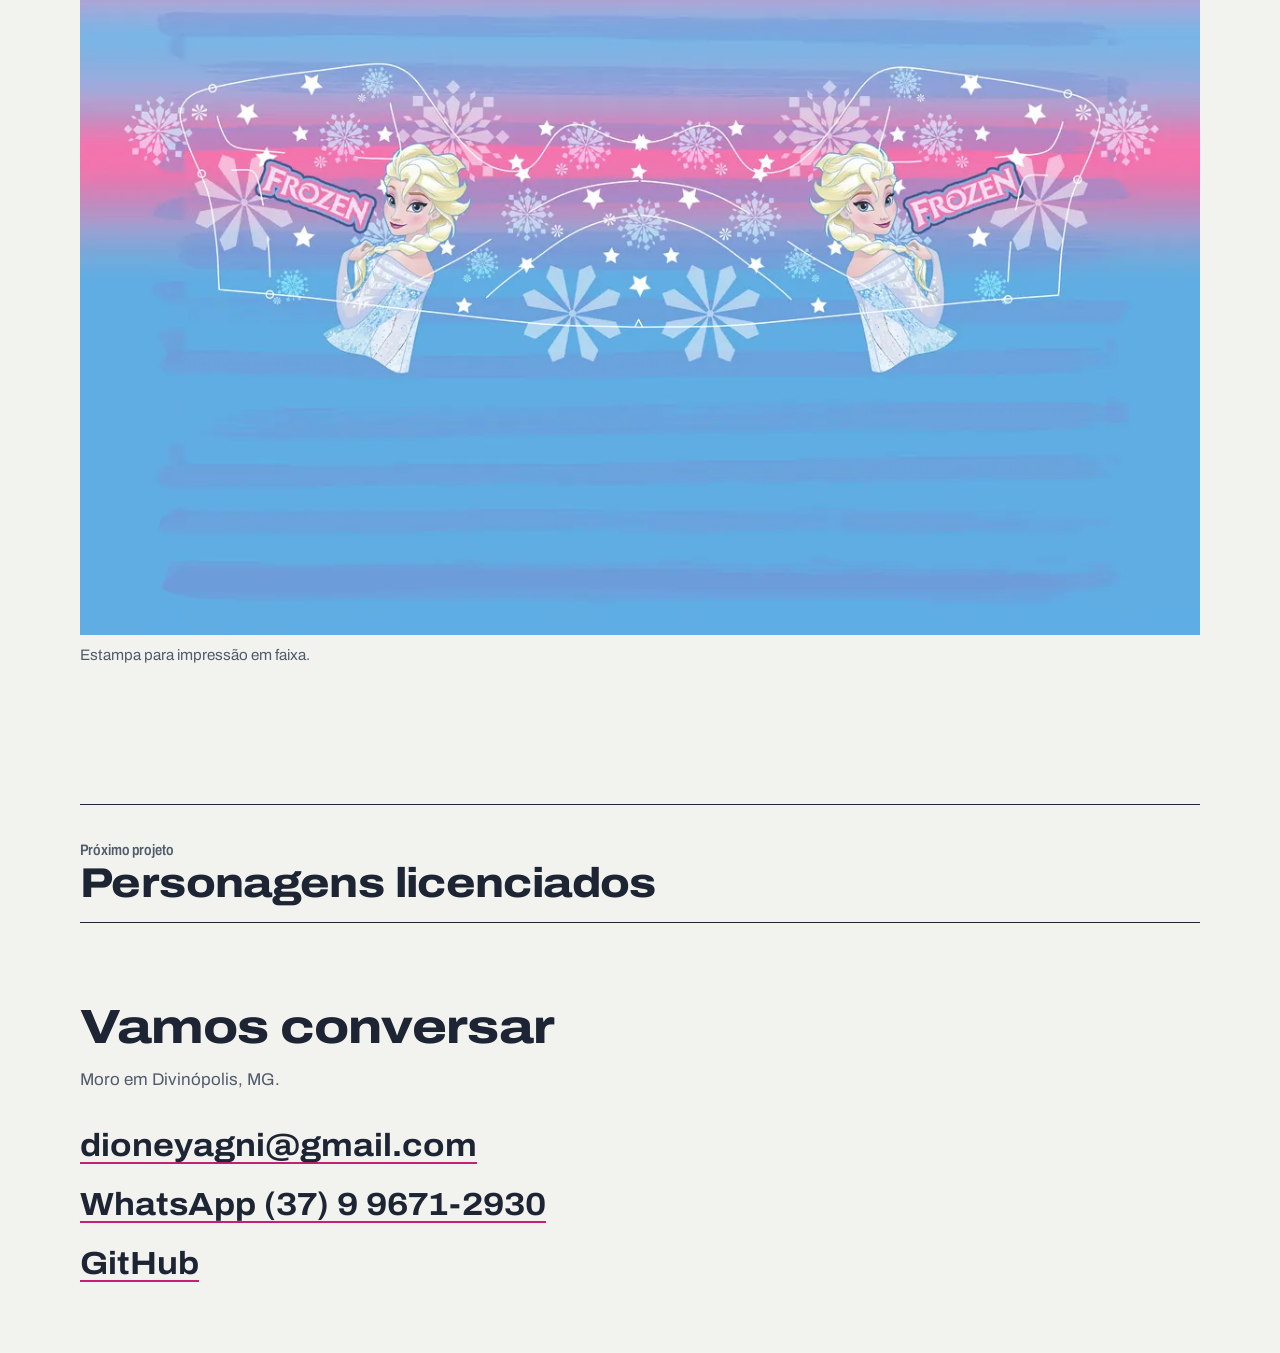
==== commit f7b3dff3: "Tira do rodapé a busca por vaga na cidade, CNH e carro Co-Authored-By: Claude Opus 5.5 <noreply@anth" ====
--- a/trabalhos/batatinha.html
+++ b/trabalhos/batatinha.html
@@ -89,7 +89,7 @@
 
   <footer id="contato" class="contato" aria-labelledby="t-contato">
     <h2 id="t-contato">Vamos conversar</h2>
-    <p>Moro em Divinópolis, MG, e procuro uma oportunidade na cidade. Tenho CNH e carro próprio.</p>
+    <p>Moro em Divinópolis, MG.</p>
     <ul class="canais">
       <li><a href="mailto:dioneyagni@gmail.com">dioneyagni@gmail.com</a></li>
       <li><a href="https://wa.me/5537996712930">WhatsApp (37) 9 9671-2930</a></li>
--- a/assets/css/site.css
+++ b/assets/css/site.css
@@ -12,7 +12,6 @@
   --ciano: #0093B8;
   --magenta: #C81F72;
   --amarelo: #F2C200;
-  --arte-fundo: #FFFFFF;
 
   --fonte: "Archivo", "Helvetica Neue", Arial, sans-serif;
   --gutter: 16px;
@@ -31,7 +30,6 @@
     --ciano: #3BB9DA;
     --magenta: #EC5A9E;
     --amarelo: #F2C200;
-    --arte-fundo: #F4F4EF;
     color-scheme: dark;
   }
 }
@@ -43,7 +41,6 @@
   --linha: #343B49;
   --ciano: #3BB9DA;
   --magenta: #EC5A9E;
-  --arte-fundo: #F4F4EF;
   color-scheme: dark;
 }
 
@@ -72,8 +69,6 @@
 a:hover { color: var(--magenta); }
 :focus-visible { outline: 3px solid var(--ciano); outline-offset: 3px; border-radius: 2px; }
 
-.sprite { position: absolute; width: 0; height: 0; overflow: hidden; }
-
 .pular {
   position: absolute; left: var(--gutter); top: -4rem;
   background: var(--tinta); color: var(--papel); padding: .6rem 1rem; z-index: 10;
@@ -101,7 +96,7 @@
 
 /* ---------- abertura ---------- */
 .abertura {
-  display: grid; gap: 3rem;
+  display: grid;
   padding-block: clamp(2.5rem, 7vw, 5.5rem) clamp(3rem, 8vw, 6rem);
 }
 
@@ -139,49 +134,6 @@
   font-variation-settings: "wdth" 92;
 }
 
-/* a grade: a mesma arte em várias numerações */
-.grade { display: grid; gap: 1.25rem; }
-@media (min-width: 900px) {
-  .grade { grid-template-columns: minmax(0, 1.3fr) minmax(0, 1fr); align-items: end; gap: 3rem; }
-}
-
-.grade-tamanhos {
-  display: flex; align-items: flex-end; gap: clamp(.4rem, 1.6vw, 1.1rem);
-  padding-bottom: .25rem;
-}
-.grade-tamanhos li {
-  width: calc(var(--t) * clamp(2.6rem, 9vw, 5.25rem));
-  display: grid; justify-items: center; gap: .4rem;
-}
-.grade-tamanhos svg { width: 100%; height: auto; display: block; overflow: visible; }
-.grade-tamanhos span {
-  font-size: .85rem; font-weight: 600; color: var(--tinta-suave);
-  font-variation-settings: "wdth" 70; font-variant-numeric: tabular-nums;
-}
-
-.arte-fundo { fill: var(--arte-fundo); }
-.arte-ciano { fill: var(--ciano); }
-.arte-magenta { fill: var(--magenta); }
-.arte-amarelo { fill: var(--amarelo); }
-.arte-contorno { fill: none; stroke: var(--tinta); stroke-width: 1.4; vector-effect: non-scaling-stroke; }
-
-.grade figcaption {
-  max-width: 44ch; color: var(--tinta-suave); font-size: .98rem;
-  border-left: 3px solid var(--amarelo); padding-left: 1rem;
-}
-
-/* um único momento de movimento: as numerações aparecem da menor para a maior */
-@media (prefers-reduced-motion: no-preference) {
-  .grade-tamanhos li { animation: entra .55s cubic-bezier(.2, .7, .2, 1) both; transform-origin: bottom center; }
-  .grade-tamanhos li:nth-child(1) { animation-delay: .15s; }
-  .grade-tamanhos li:nth-child(2) { animation-delay: .25s; }
-  .grade-tamanhos li:nth-child(3) { animation-delay: .35s; }
-  .grade-tamanhos li:nth-child(4) { animation-delay: .45s; }
-  .grade-tamanhos li:nth-child(5) { animation-delay: .55s; }
-  .grade-tamanhos li:nth-child(6) { animation-delay: .65s; }
-  @keyframes entra { from { opacity: 0; transform: translateY(14px) scale(.85); } }
-}
-
 /* ---------- seções ---------- */
 .secao { padding-block: clamp(2.75rem, 6vw, 4.5rem); border-top: 1.5px solid var(--tinta); }
 
